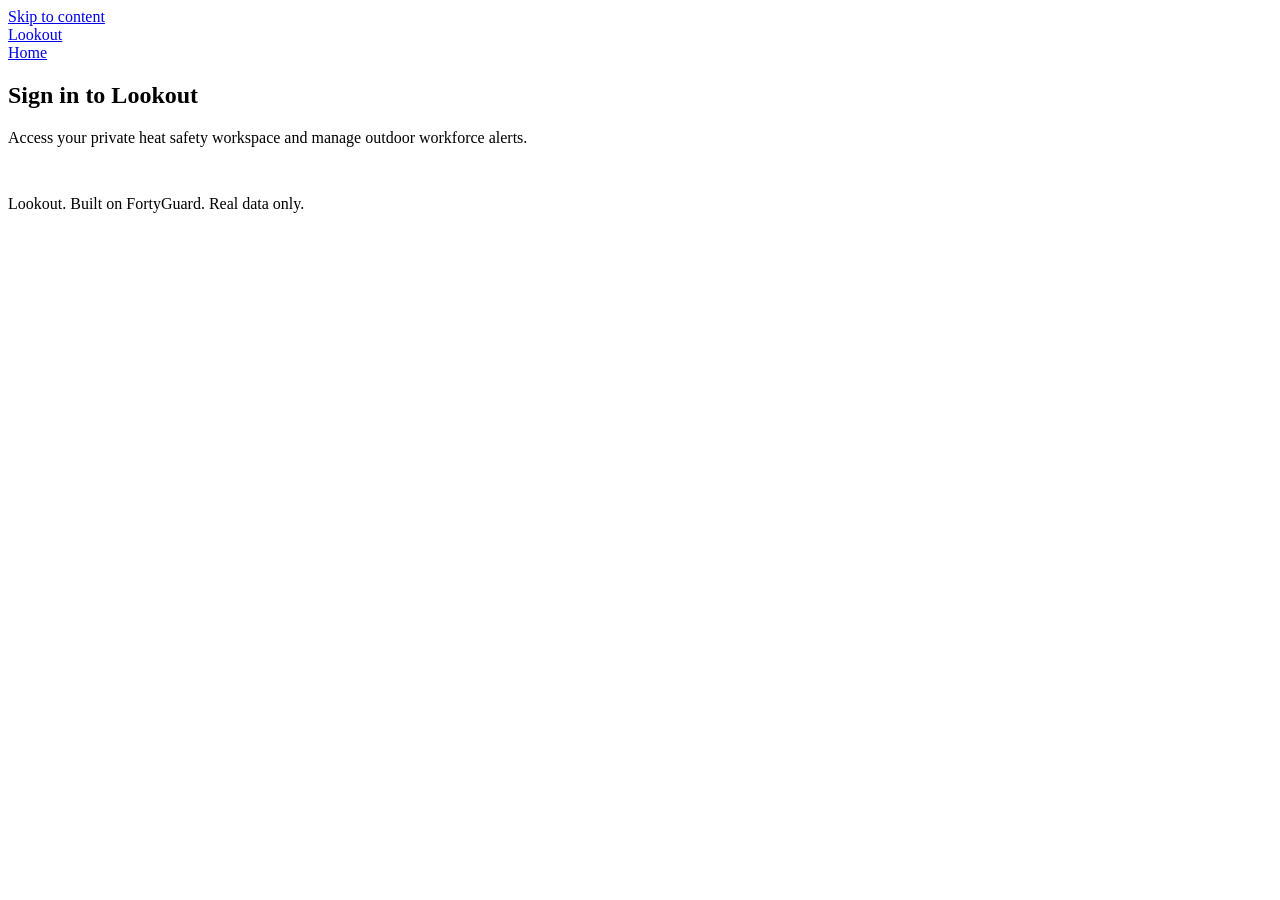
==== web/static/app.html @ 3bb6bb28 "fix: remove redundant header sign-in button and hide text user name in badge" ====
<!doctype html>
<html lang="en">
<head>
<meta charset="UTF-8" />
<meta name="viewport" content="width=device-width, initial-scale=1.0" />
<title>Lookout Dashboard</title>
<meta name="description" content="Live autonomous heat safety decisions from Lookout, built on real FortyGuard data." />
<link rel="preconnect" href="https://fonts.googleapis.com">
<link rel="preconnect" href="https://fonts.gstatic.com" crossorigin>
<link href="https://fonts.googleapis.com/css2?family=Space+Grotesk:wght@500;600;700&family=Inter:wght@400;500;600;700&display=swap" rel="stylesheet">
<link rel="stylesheet" href="/static/css/styles.css" />
<link rel="icon" href="data:image/svg+xml,%3Csvg xmlns='http://www.w3.org/2000/svg' viewBox='0 0 100 100'%3E%3Ctext y='.9em' font-size='90'%3E%F0%9F%94%8D%3C/text%3E%3C/svg%3E">
<script src="https://accounts.google.com/gsi/client" async defer></script>
</head>
<body>
<a class="skip-link" href="#main">Skip to content</a>

<header class="site-header app-header">
  <div class="wrap header-inner">
    <a class="brand" href="/">
      <span class="brand-mark" aria-hidden="true"></span>
      Lookout
    </a>
    <nav class="site-nav" aria-label="Primary">
      <a href="/">Home</a>
      <div id="auth-container" class="auth-box">
        <div id="user-profile" hidden class="user-badge">
          <img id="user-avatar-img" class="user-avatar" alt="User Profile" title="User Account" />
          <button id="signout-btn" class="btn btn-ghost btn-small" type="button" style="padding: 3px 10px; margin-left: 6px;">Sign Out</button>
        </div>
      </div>
    </nav>

  </div>
</header>

<!-- Dedicated Sign-In Screen (Shown when unauthenticated) -->
<section id="auth-gate-screen" class="auth-gate-section">
  <div class="auth-card">
    <div class="brand-logo-center">
      <span class="brand-mark-lg"></span>
      <h2>Sign in to Lookout</h2>
    </div>
    <p class="auth-card-sub">Access your private heat safety workspace and manage outdoor workforce alerts.</p>
    
    <!-- Official Google Identity Services GIS Sign-In Container -->
    <div id="g_id_signin_gate" class="g-signin-container" style="display: flex; justify-content: center; margin: 1.5rem 0;"></div>
    
    <div id="g_id_status_msg" class="form-status" style="margin-top: 1rem; font-size: 0.85rem;" role="status"></div>
  </div>
</section>

<!-- Private Workspace Dashboard (Unlocked upon authentication) -->
<main id="main" class="app-main" hidden>
  <div class="wrap">
    <div class="app-head">
      <h1>Live dashboard</h1>
      <button class="btn btn-primary" id="run-now-btn" type="button">Run a live check</button>
    </div>


    <div class="run-status" id="run-status" hidden role="status" aria-live="polite"></div>

    <section class="panel" id="sites">
      <h2>Registered sites</h2>
      <p class="panel-sub">Each worker gets a decision built for them.</p>

      <details class="add-site">
        <summary>Add a site</summary>
        <form id="add-site-form" class="site-form" novalidate>
          <div class="form-row">
            <label for="site-name">Site name</label>
            <input id="site-name" name="name" type="text" required maxlength="120" placeholder="Example: North Yard Warehouse" />
          </div>
          <div class="form-row">
            <label for="site-address">Address</label>
            <div class="address-row">
              <input id="site-address" type="text" placeholder="Street, city, state" autocomplete="off" />
              <button type="button" id="find-location-btn" class="btn btn-ghost btn-small">Find</button>
            </div>
            <p id="location-result" class="location-result" aria-live="polite"></p>
            <input type="hidden" name="lat" id="site-lat" />
            <input type="hidden" name="lon" id="site-lon" />
          </div>
          <div class="form-row">
            <label for="site-role">Worker role</label>
            <input id="site-role" name="role" type="text" required maxlength="100" placeholder="Example: roofer" />
          </div>
          <div class="form-row">
            <label for="site-shift">Shift hours</label>
            <input id="site-shift" name="shift_hours" type="text" required maxlength="30" placeholder="07:00 to 15:00" />
          </div>
          <div class="form-row">
            <label for="site-flags">Health or risk flags</label>
            <input id="site-flags" name="risk_flags" type="text" placeholder="Separate with commas, optional" />
          </div>
          <div class="form-row">
            <label for="site-notes">Notes</label>
            <input id="site-notes" name="notes" type="text" maxlength="300" placeholder="Optional" />
          </div>
          <p class="form-note">Alerts for your site need their own channel. Add a Slack webhook, a Discord webhook, or both, so your alerts do not land in someone else's channel.</p>
          <div class="form-row">
            <label for="site-slack">Slack webhook for this site</label>
            <input id="site-slack" name="slack_webhook_url" type="url" placeholder="https://hooks.slack.com/services/..." />
          </div>
          <div class="form-row">
            <label for="site-discord">Discord webhook for this site</label>
            <input id="site-discord" name="discord_webhook_url" type="url" placeholder="https://discord.com/api/webhooks/..." />
          </div>
          <div class="form-actions">
            <button type="submit" class="btn btn-primary">Register site</button>
            <span id="add-site-status" class="form-status" role="status" aria-live="polite"></span>
          </div>
        </form>
      </details>

      <div class="site-grid" id="site-grid">
        <p class="live-loading">Loading sites.</p>
      </div>
    </section>

    <section class="panel" id="feed">
      <h2>Your decision log</h2>
      <p class="panel-sub">Autonomous heat-safety decisions for your registered sites.</p>
      <div class="feed" id="decision-feed">
        <p class="live-loading">Loading decision history.</p>
      </div>
    </section>
  </div>
</main>

<footer class="site-footer">
  <div class="wrap footer-inner">
    <span>Lookout. Built on FortyGuard.</span>
    <span>Real data only.</span>
  </div>
</footer>

<script src="/static/js/app.js"></script>
</body>
</html>
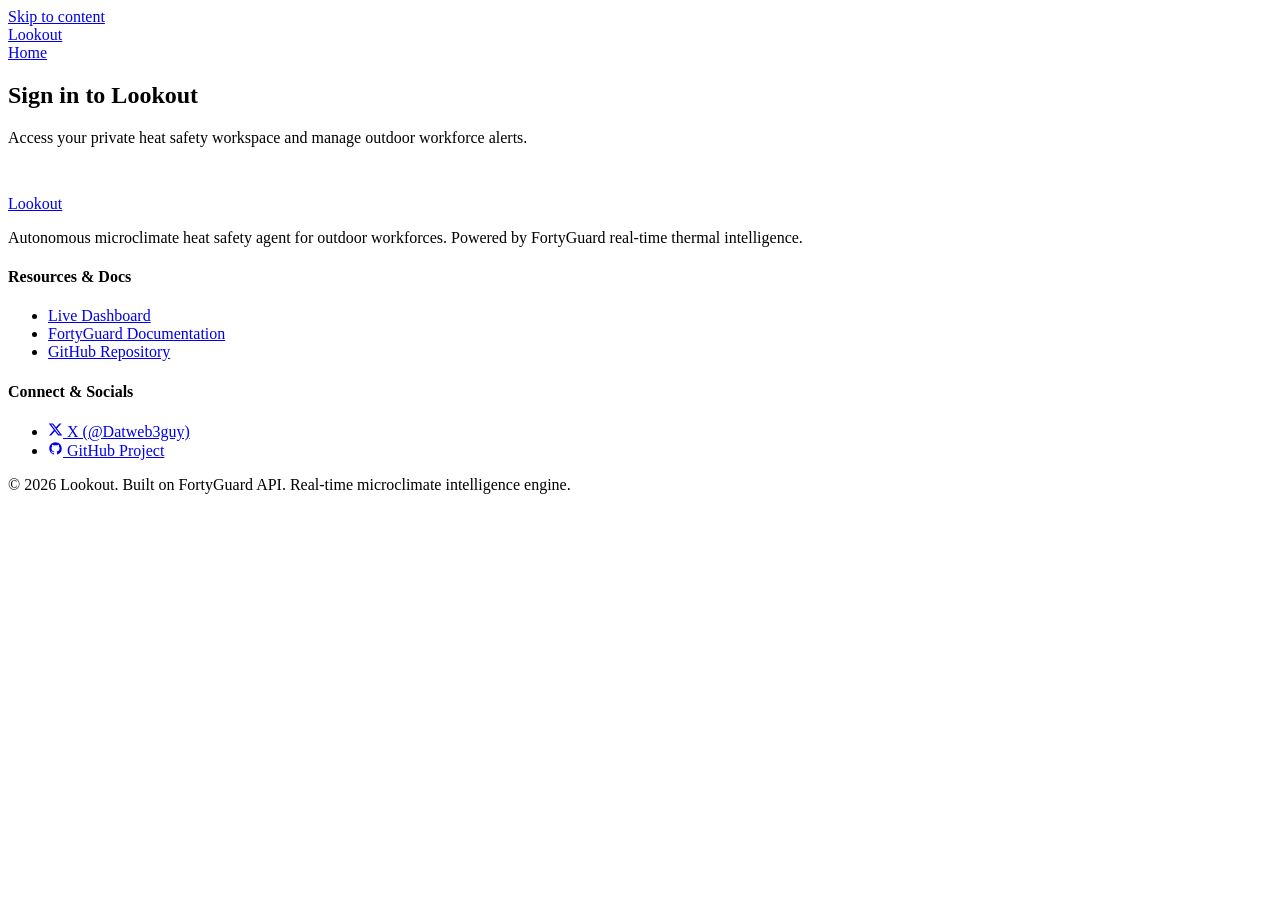
==== commit 3595a6f6: "feat: add professional multi-column footer with FortyGuard docs, GitHub, and X links" ====
--- a/web/static/app.html
+++ b/web/static/app.html
@@ -9,7 +9,8 @@
 <link rel="preconnect" href="https://fonts.gstatic.com" crossorigin>
 <link href="https://fonts.googleapis.com/css2?family=Space+Grotesk:wght@500;600;700&family=Inter:wght@400;500;600;700&display=swap" rel="stylesheet">
 <link rel="stylesheet" href="/static/css/styles.css" />
-<link rel="icon" href="data:image/svg+xml,%3Csvg xmlns='http://www.w3.org/2000/svg' viewBox='0 0 100 100'%3E%3Ctext y='.9em' font-size='90'%3E%F0%9F%94%8D%3C/text%3E%3C/svg%3E">
+<link rel="icon" href="/static/img/logo.svg" type="image/svg+xml">
+
 <script src="https://accounts.google.com/gsi/client" async defer></script>
 </head>
 <body>
@@ -129,12 +130,52 @@
   </div>
 </main>
 
-<footer class="site-footer">
-  <div class="wrap footer-inner">
-    <span>Lookout. Built on FortyGuard.</span>
-    <span>Real data only.</span>
+<footer class="site-footer editorial-footer">
+  <div class="wrap footer-grid">
+    <div class="footer-col footer-col-brand">
+      <a class="brand" href="/">
+        <span class="brand-mark-editorial" aria-hidden="true"></span>
+        <span class="brand-text">Lookout</span>
+      </a>
+      <p class="footer-tagline">
+        Autonomous microclimate heat safety agent for outdoor workforces. Powered by FortyGuard real-time thermal intelligence.
+      </p>
+    </div>
+
+    <div class="footer-col">
+      <h4 class="footer-col-title">Resources & Docs</h4>
+      <ul class="footer-nav-list">
+        <li><a href="/app">Live Dashboard</a></li>
+        <li><a href="https://docs.fortyguard.com" target="_blank" rel="noopener noreferrer">FortyGuard Documentation</a></li>
+        <li><a href="https://github.com/Datwebguy/lookout" target="_blank" rel="noopener noreferrer">GitHub Repository</a></li>
+      </ul>
+    </div>
+
+    <div class="footer-col">
+      <h4 class="footer-col-title">Connect & Socials</h4>
+      <ul class="footer-nav-list">
+        <li>
+          <a href="https://x.com/Datweb3guy" target="_blank" rel="noopener noreferrer" class="footer-social-link">
+            <svg width="15" height="15" viewBox="0 0 24 24" fill="currentColor" aria-hidden="true"><path d="M18.244 2.25h3.308l-7.227 8.26 8.502 11.24H16.17l-5.214-6.817L4.99 21.75H1.68l7.73-8.835L1.254 2.25H8.08l4.713 6.231zm-1.161 17.52h1.833L7.084 4.126H5.117z"/></svg>
+            X (@Datweb3guy)
+          </a>
+        </li>
+        <li>
+          <a href="https://github.com/Datwebguy/lookout" target="_blank" rel="noopener noreferrer" class="footer-social-link">
+            <svg width="15" height="15" viewBox="0 0 24 24" fill="currentColor" aria-hidden="true"><path fill-rule="evenodd" clip-rule="evenodd" d="M12 2C6.477 2 2 6.484 2 12.017c0 4.425 2.865 8.18 6.839 9.504.5.092.682-.217.682-.483 0-.237-.008-.868-.013-1.703-2.782.605-3.369-1.343-3.369-1.343-.454-1.158-1.11-1.466-1.11-1.466-.908-.62.069-.608.069-.608 1.003.07 1.53 1.032 1.53 1.032.892 1.53 2.341 1.088 2.91.832.092-.647.35-1.088.636-1.338-2.22-.253-4.555-1.113-4.555-4.951 0-1.093.39-1.988 1.029-2.688-.103-.253-.446-1.272.098-2.65 0 0 .84-.27 2.75 1.026A9.564 9.564 0 0112 6.844c.85.004 1.705.115 2.504.337 1.909-1.296 2.747-1.027 2.747-1.027.546 1.379.202 2.398.1 2.651.64.7 1.028 1.595 1.028 2.688 0 3.848-2.339 4.695-4.566 4.943.359.309.678.92.678 1.855 0 1.338-.012 2.419-.012 2.747 0 .268.18.58.688.482A10.019 10.019 0 0022 12.017C22 6.484 17.522 2 12 2z"/></svg>
+            GitHub Project
+          </a>
+        </li>
+      </ul>
+    </div>
+  </div>
+
+  <div class="wrap footer-bottom">
+    <span>© 2026 Lookout. Built on FortyGuard API.</span>
+    <span>Real-time microclimate intelligence engine.</span>
   </div>
 </footer>
+
 
 <script src="/static/js/app.js"></script>
 </body>
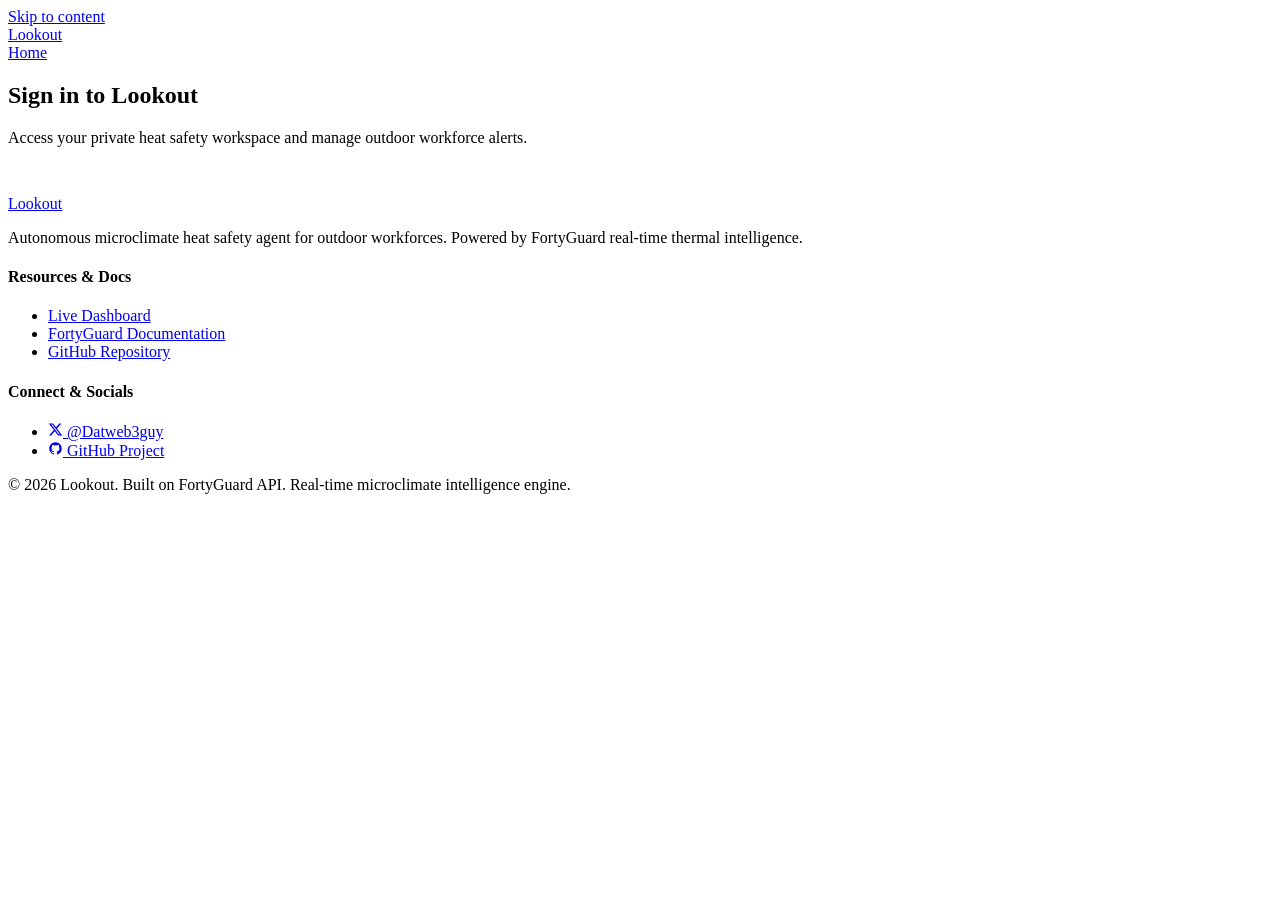
==== commit dccbafeb: "fix: remove redundant 'X' letter from social link text" ====
--- a/web/static/app.html
+++ b/web/static/app.html
@@ -157,9 +157,10 @@
         <li>
           <a href="https://x.com/Datweb3guy" target="_blank" rel="noopener noreferrer" class="footer-social-link">
             <svg width="15" height="15" viewBox="0 0 24 24" fill="currentColor" aria-hidden="true"><path d="M18.244 2.25h3.308l-7.227 8.26 8.502 11.24H16.17l-5.214-6.817L4.99 21.75H1.68l7.73-8.835L1.254 2.25H8.08l4.713 6.231zm-1.161 17.52h1.833L7.084 4.126H5.117z"/></svg>
-            X (@Datweb3guy)
+            @Datweb3guy
           </a>
         </li>
+
         <li>
           <a href="https://github.com/Datwebguy/lookout" target="_blank" rel="noopener noreferrer" class="footer-social-link">
             <svg width="15" height="15" viewBox="0 0 24 24" fill="currentColor" aria-hidden="true"><path fill-rule="evenodd" clip-rule="evenodd" d="M12 2C6.477 2 2 6.484 2 12.017c0 4.425 2.865 8.18 6.839 9.504.5.092.682-.217.682-.483 0-.237-.008-.868-.013-1.703-2.782.605-3.369-1.343-3.369-1.343-.454-1.158-1.11-1.466-1.11-1.466-.908-.62.069-.608.069-.608 1.003.07 1.53 1.032 1.53 1.032.892 1.53 2.341 1.088 2.91.832.092-.647.35-1.088.636-1.338-2.22-.253-4.555-1.113-4.555-4.951 0-1.093.39-1.988 1.029-2.688-.103-.253-.446-1.272.098-2.65 0 0 .84-.27 2.75 1.026A9.564 9.564 0 0112 6.844c.85.004 1.705.115 2.504.337 1.909-1.296 2.747-1.027 2.747-1.027.546 1.379.202 2.398.1 2.651.64.7 1.028 1.595 1.028 2.688 0 3.848-2.339 4.695-4.566 4.943.359.309.678.92.678 1.855 0 1.338-.012 2.419-.012 2.747 0 .268.18.58.688.482A10.019 10.019 0 0022 12.017C22 6.484 17.522 2 12 2z"/></svg>
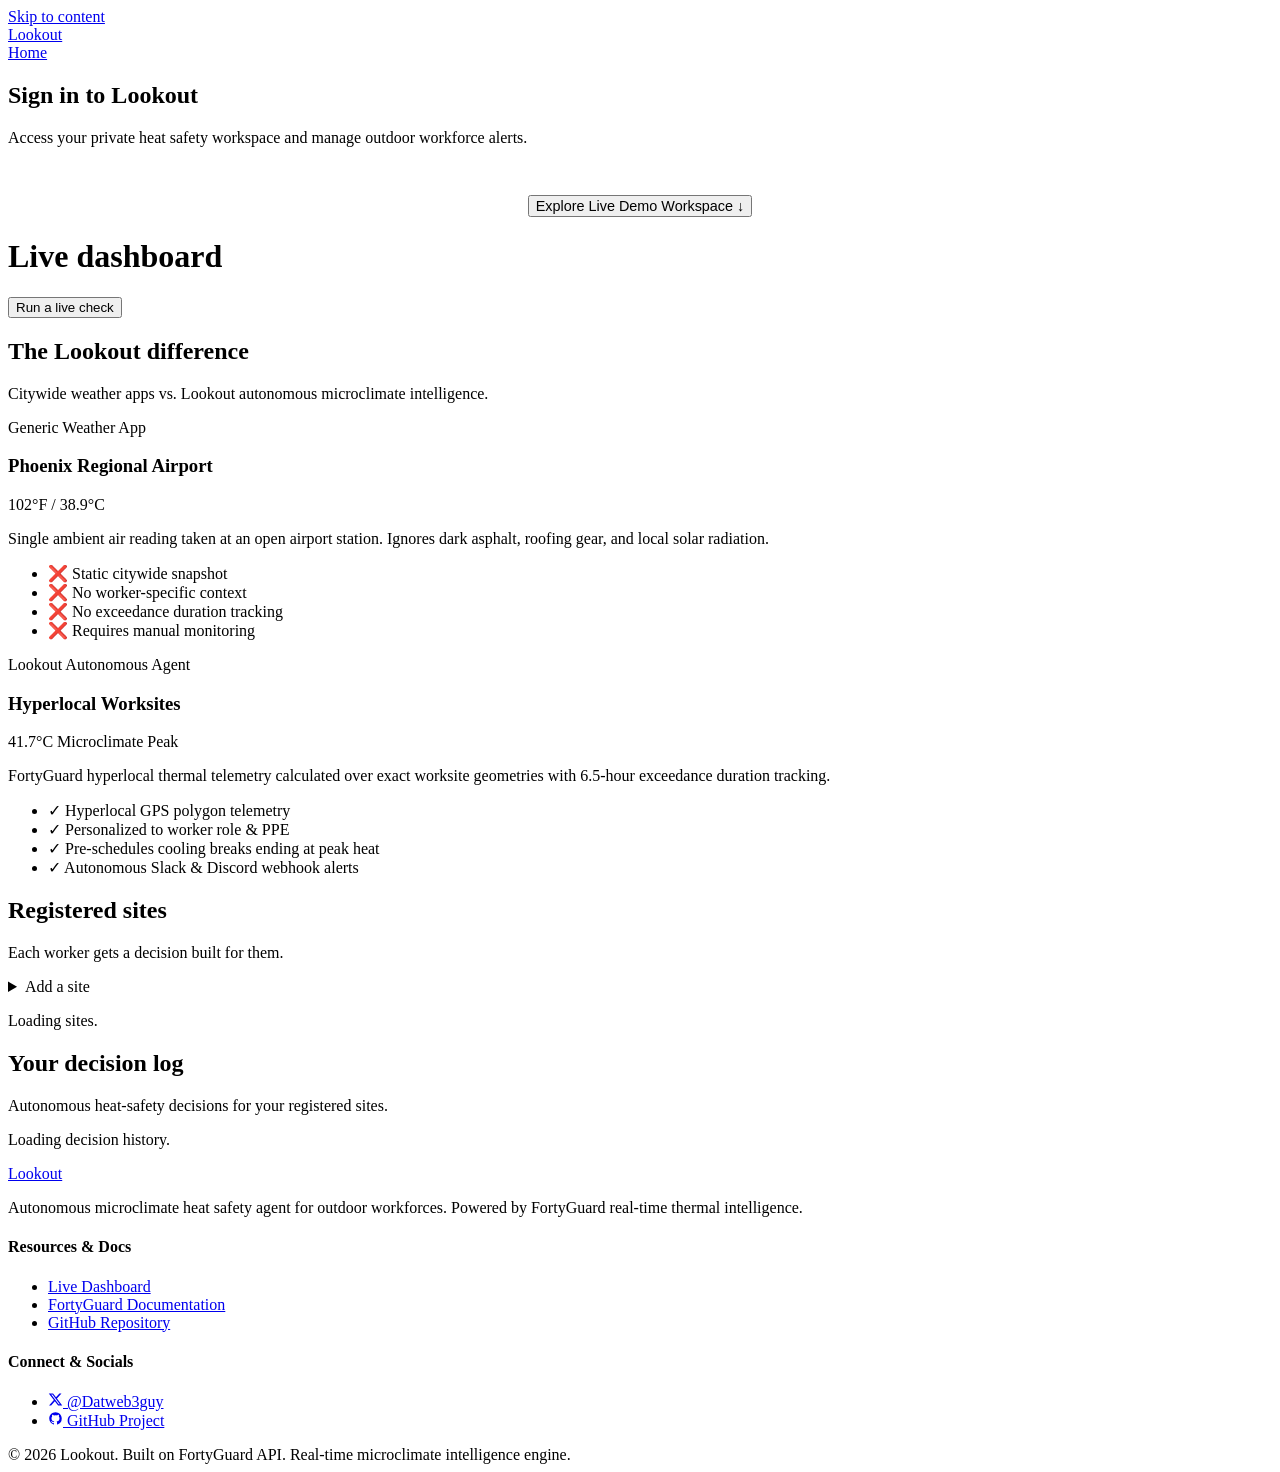
==== commit 716a0821: "feat: add side-by-side comparison panel and unhide live dashboard for all visitors" ====
--- a/web/static/app.html
+++ b/web/static/app.html
@@ -9,7 +9,9 @@
 <link rel="preconnect" href="https://fonts.gstatic.com" crossorigin>
 <link href="https://fonts.googleapis.com/css2?family=Space+Grotesk:wght@500;600;700&family=Inter:wght@400;500;600;700&display=swap" rel="stylesheet">
 <link rel="stylesheet" href="/static/css/styles.css" />
-<link rel="icon" href="/static/img/logo.svg" type="image/svg+xml">
+<link rel="icon" href="/static/img/logo.svg?v=3" type="image/svg+xml">
+<link rel="shortcut icon" href="/static/img/logo.svg?v=3" type="image/svg+xml">
+<link rel="apple-touch-icon" href="/static/img/logo.svg?v=3">
 
 <script src="https://accounts.google.com/gsi/client" async defer></script>
 </head>
@@ -46,25 +48,61 @@
     
     <!-- Official Google Identity Services GIS Sign-In Container -->
     <div id="g_id_signin_gate" class="g-signin-container" style="display: flex; justify-content: center; margin: 1.5rem 0;"></div>
-    
+    <div style="margin-top: 1rem; text-align: center;">
+      <button type="button" id="explore-demo-btn" class="btn btn-pill-nav" style="font-size: 0.9rem;">Explore Live Demo Workspace ↓</button>
+    </div>
     <div id="g_id_status_msg" class="form-status" style="margin-top: 1rem; font-size: 0.85rem;" role="status"></div>
   </div>
 </section>
 
-<!-- Private Workspace Dashboard (Unlocked upon authentication) -->
-<main id="main" class="app-main" hidden>
+<!-- Main Workspace Dashboard -->
+<main id="main" class="app-main">
   <div class="wrap">
     <div class="app-head">
       <h1>Live dashboard</h1>
       <button class="btn btn-primary" id="run-now-btn" type="button">Run a live check</button>
     </div>
 
-
     <div class="run-status" id="run-status" hidden role="status" aria-live="polite"></div>
+
+    <!-- Comparison Panel: Generic Weather vs Lookout -->
+    <section class="panel" id="comparison">
+      <h2>The Lookout difference</h2>
+      <p class="panel-sub">Citywide weather apps vs. Lookout autonomous microclimate intelligence.</p>
+
+      <div class="comparison-grid">
+        <div class="comparison-card card-generic">
+          <div class="card-badge badge-gray">Generic Weather App</div>
+          <h3>Phoenix Regional Airport</h3>
+          <div class="temp-display-generic">102°F <span class="temp-unit">/ 38.9°C</span></div>
+          <p class="card-desc">Single ambient air reading taken at an open airport station. Ignores dark asphalt, roofing gear, and local solar radiation.</p>
+          <ul class="card-traits">
+            <li>❌ Static citywide snapshot</li>
+            <li>❌ No worker-specific context</li>
+            <li>❌ No exceedance duration tracking</li>
+            <li>❌ Requires manual monitoring</li>
+          </ul>
+        </div>
+
+        <div class="comparison-card card-lookout">
+          <div class="card-badge badge-teal">Lookout Autonomous Agent</div>
+          <h3>Hyperlocal Worksites</h3>
+          <div class="temp-display-lookout">41.7°C <span class="temp-unit">Microclimate Peak</span></div>
+          <p class="card-desc">FortyGuard hyperlocal thermal telemetry calculated over exact worksite geometries with 6.5-hour exceedance duration tracking.</p>
+          <ul class="card-traits">
+            <li>✓ Hyperlocal GPS polygon telemetry</li>
+            <li>✓ Personalized to worker role & PPE</li>
+            <li>✓ Pre-schedules cooling breaks ending at peak heat</li>
+            <li>✓ Autonomous Slack & Discord webhook alerts</li>
+          </ul>
+        </div>
+      </div>
+    </section>
 
     <section class="panel" id="sites">
       <h2>Registered sites</h2>
       <p class="panel-sub">Each worker gets a decision built for them.</p>
+
 
       <details class="add-site">
         <summary>Add a site</summary>
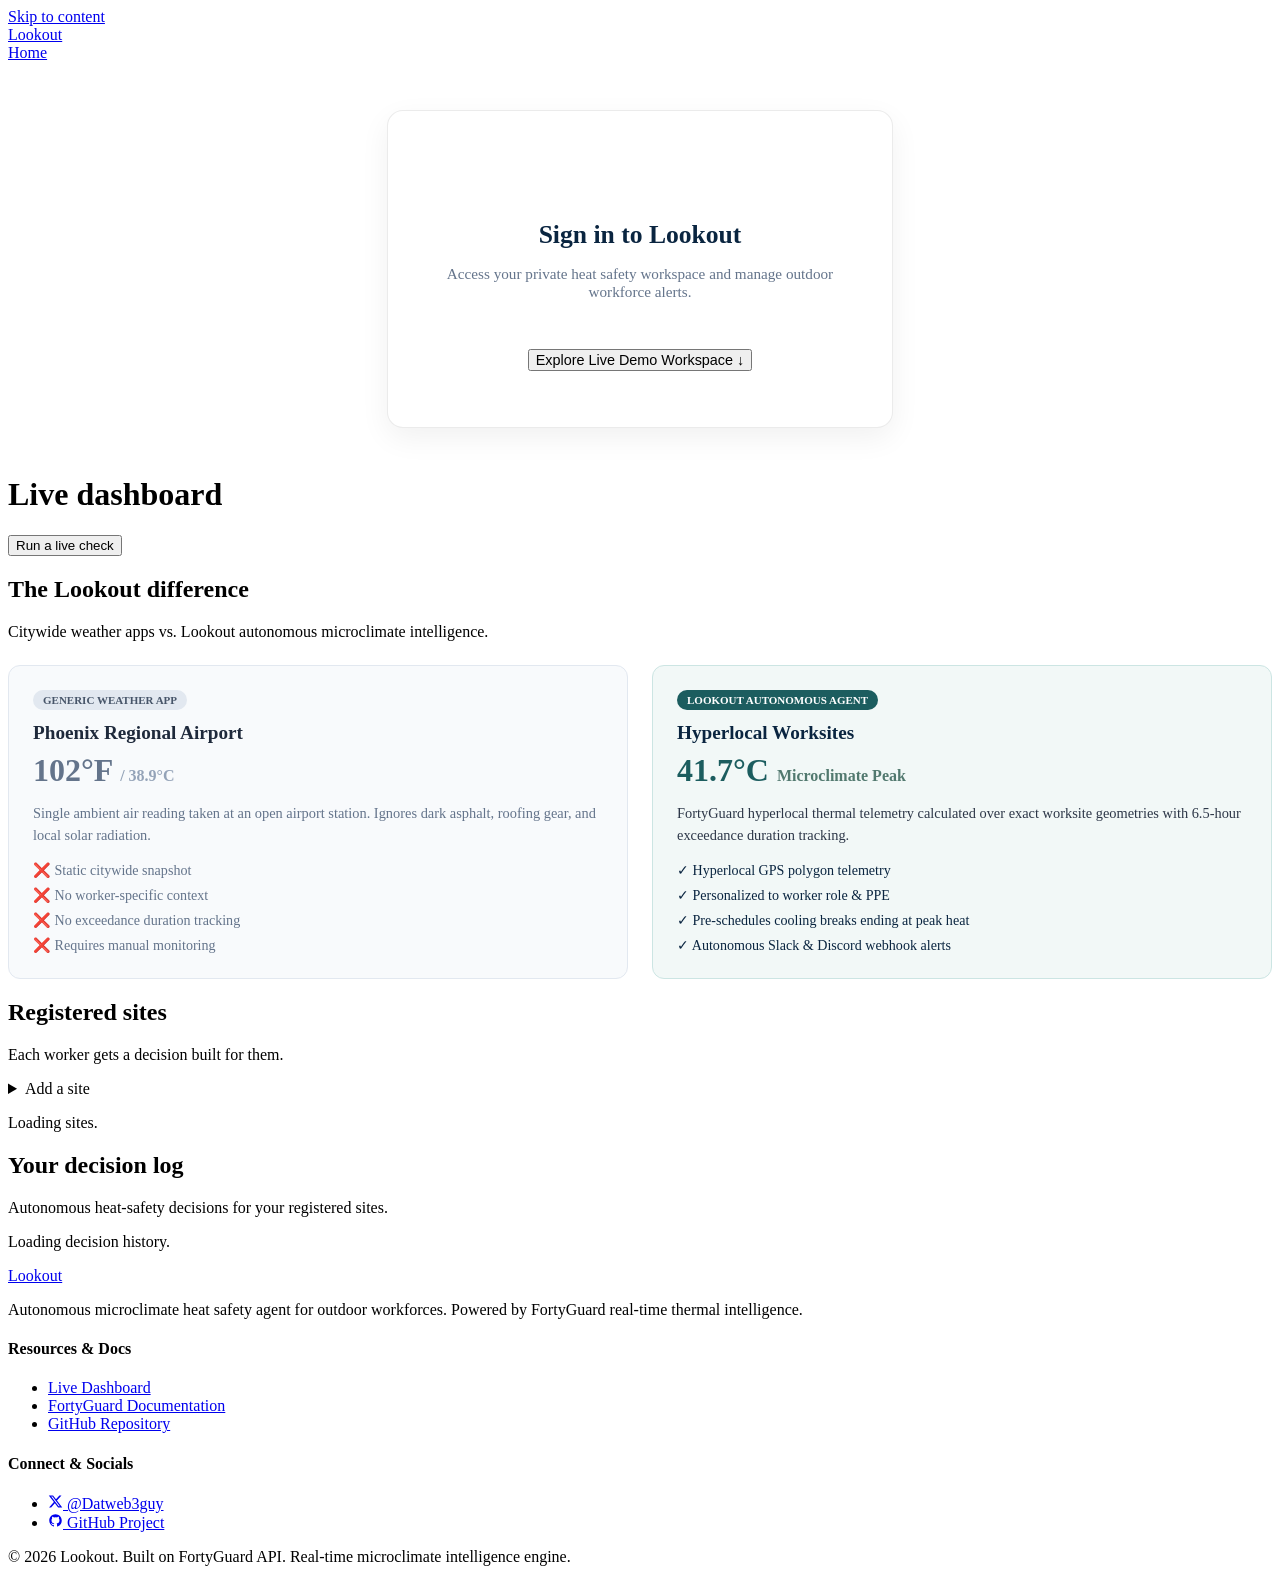
==== commit 2c74010a: "fix: enforce strict workspace isolation for logged in users and add inline CSS styles for comparison" ====
--- a/web/static/app.html
+++ b/web/static/app.html
@@ -8,7 +8,7 @@
 <link rel="preconnect" href="https://fonts.googleapis.com">
 <link rel="preconnect" href="https://fonts.gstatic.com" crossorigin>
 <link href="https://fonts.googleapis.com/css2?family=Space+Grotesk:wght@500;600;700&family=Inter:wght@400;500;600;700&display=swap" rel="stylesheet">
-<link rel="stylesheet" href="/static/css/styles.css" />
+<link rel="stylesheet" href="/static/css/styles.css?v=4" />
 <link rel="icon" href="/static/img/logo.svg?v=3" type="image/svg+xml">
 <link rel="shortcut icon" href="/static/img/logo.svg?v=3" type="image/svg+xml">
 <link rel="apple-touch-icon" href="/static/img/logo.svg?v=3">
@@ -28,23 +28,24 @@
       <a href="/">Home</a>
       <div id="auth-container" class="auth-box">
         <div id="user-profile" hidden class="user-badge">
-          <img id="user-avatar-img" class="user-avatar" alt="User Profile" title="User Account" />
-          <button id="signout-btn" class="btn btn-ghost btn-small" type="button" style="padding: 3px 10px; margin-left: 6px;">Sign Out</button>
+          <img id="user-avatar" class="user-avatar" src="" alt="Google Profile" />
+          <button id="signout-btn" class="btn btn-ghost btn-small">Sign out</button>
         </div>
+        <a id="signin-nav-btn" href="/app" class="btn btn-pill-nav" style="display: none;">Sign in</a>
       </div>
     </nav>
 
   </div>
 </header>
 
-<!-- Dedicated Sign-In Screen (Shown when unauthenticated) -->
-<section id="auth-gate-screen" class="auth-gate-section">
-  <div class="auth-card">
-    <div class="brand-logo-center">
-      <span class="brand-mark-lg"></span>
-      <h2>Sign in to Lookout</h2>
-    </div>
-    <p class="auth-card-sub">Access your private heat safety workspace and manage outdoor workforce alerts.</p>
+<!-- Authentication Gate Screen -->
+<section id="auth-gate" class="auth-gate-section">
+  <div class="auth-card" style="max-width: 440px; margin: 3rem auto; text-align: center; background: #ffffff; padding: 2.5rem 2rem; border-radius: 16px; box-shadow: 0 10px 30px rgba(0,0,0,0.06); border: 1px solid rgba(0,0,0,0.08);">
+    <div style="display: flex; justify-content: center; margin-bottom: 1rem;">
+      <span class="brand-mark-editorial" style="width: 48px; height: 48px;"></span>
+    </div>
+    <h2 style="font-size: 1.6rem; font-weight: 700; color: #0a2540; margin-bottom: 0.5rem;">Sign in to Lookout</h2>
+    <p class="auth-card-sub" style="color: #64748b; font-size: 0.95rem; margin-bottom: 1.5rem;">Access your private heat safety workspace and manage outdoor workforce alerts.</p>
     
     <!-- Official Google Identity Services GIS Sign-In Container -->
     <div id="g_id_signin_gate" class="g-signin-container" style="display: flex; justify-content: center; margin: 1.5rem 0;"></div>
@@ -70,13 +71,13 @@
       <h2>The Lookout difference</h2>
       <p class="panel-sub">Citywide weather apps vs. Lookout autonomous microclimate intelligence.</p>
 
-      <div class="comparison-grid">
-        <div class="comparison-card card-generic">
-          <div class="card-badge badge-gray">Generic Weather App</div>
-          <h3>Phoenix Regional Airport</h3>
-          <div class="temp-display-generic">102°F <span class="temp-unit">/ 38.9°C</span></div>
-          <p class="card-desc">Single ambient air reading taken at an open airport station. Ignores dark asphalt, roofing gear, and local solar radiation.</p>
-          <ul class="card-traits">
+      <div class="comparison-grid" style="display: grid; grid-template-columns: repeat(auto-fit, minmax(280px, 1fr)); gap: 1.5rem; margin-top: 1.5rem;">
+        <div class="comparison-card card-generic" style="background: #f8fafc; border: 1px solid #e2e8f0; border-radius: 12px; padding: 1.5rem;">
+          <div class="card-badge badge-gray" style="display: inline-block; font-size: 11px; font-weight: 600; text-transform: uppercase; background: #e2e8f0; color: #475569; padding: 4px 10px; border-radius: 20px; margin-bottom: 12px;">Generic Weather App</div>
+          <h3 style="font-size: 1.2rem; font-weight: 700; color: #1e293b; margin: 0 0 8px 0;">Phoenix Regional Airport</h3>
+          <div class="temp-display-generic" style="font-size: 2rem; font-weight: 700; color: #64748b; margin: 8px 0;">102°F <span class="temp-unit" style="font-size: 1rem; color: #94a3b8;">/ 38.9°C</span></div>
+          <p class="card-desc" style="font-size: 0.9rem; color: #64748b; line-height: 1.5; margin-bottom: 1rem;">Single ambient air reading taken at an open airport station. Ignores dark asphalt, roofing gear, and local solar radiation.</p>
+          <ul class="card-traits" style="list-style: none; padding: 0; margin: 0; display: flex; flex-direction: column; gap: 8px; font-size: 0.88rem; color: #64748b;">
             <li>❌ Static citywide snapshot</li>
             <li>❌ No worker-specific context</li>
             <li>❌ No exceedance duration tracking</li>
@@ -84,12 +85,12 @@
           </ul>
         </div>
 
-        <div class="comparison-card card-lookout">
-          <div class="card-badge badge-teal">Lookout Autonomous Agent</div>
-          <h3>Hyperlocal Worksites</h3>
-          <div class="temp-display-lookout">41.7°C <span class="temp-unit">Microclimate Peak</span></div>
-          <p class="card-desc">FortyGuard hyperlocal thermal telemetry calculated over exact worksite geometries with 6.5-hour exceedance duration tracking.</p>
-          <ul class="card-traits">
+        <div class="comparison-card card-lookout" style="background: #f2f8f7; border: 1px solid #cce5e3; border-radius: 12px; padding: 1.5rem;">
+          <div class="card-badge badge-teal" style="display: inline-block; font-size: 11px; font-weight: 600; text-transform: uppercase; background: #1c5d5f; color: #ffffff; padding: 4px 10px; border-radius: 20px; margin-bottom: 12px;">Lookout Autonomous Agent</div>
+          <h3 style="font-size: 1.2rem; font-weight: 700; color: #0a2540; margin: 0 0 8px 0;">Hyperlocal Worksites</h3>
+          <div class="temp-display-lookout" style="font-size: 2rem; font-weight: 700; color: #1c5d5f; margin: 8px 0;">41.7°C <span class="temp-unit" style="font-size: 1rem; color: #52796f;">Microclimate Peak</span></div>
+          <p class="card-desc" style="font-size: 0.9rem; color: #2d3748; line-height: 1.5; margin-bottom: 1rem;">FortyGuard hyperlocal thermal telemetry calculated over exact worksite geometries with 6.5-hour exceedance duration tracking.</p>
+          <ul class="card-traits" style="list-style: none; padding: 0; margin: 0; display: flex; flex-direction: column; gap: 8px; font-size: 0.88rem; color: #0a2540; font-weight: 500;">
             <li>✓ Hyperlocal GPS polygon telemetry</li>
             <li>✓ Personalized to worker role & PPE</li>
             <li>✓ Pre-schedules cooling breaks ending at peak heat</li>
@@ -137,11 +138,18 @@
             <label for="site-notes">Notes</label>
             <input id="site-notes" name="notes" type="text" maxlength="300" placeholder="Optional" />
           </div>
-          <p class="form-note">Alerts for your site need their own channel. Add a Slack webhook, a Discord webhook, or both, so your alerts do not land in someone else's channel.</p>
-          <div class="form-row">
-            <label for="site-slack">Slack webhook for this site</label>
+          <p class="form-note">
+            Alerts for your site need their own channel. Add a Slack webhook, a Discord webhook, or both. 
+            <a href="https://api.slack.com/apps" target="_blank" rel="noopener noreferrer" style="color: var(--color-deep-teal); font-weight: 600; text-decoration: underline;">How to set up a Slack webhook (1-min guide) ↗</a>
+          </p>
+          <div class="form-row">
+            <div style="display: flex; justify-content: space-between; align-items: center; margin-bottom: 0.35rem;">
+              <label for="site-slack" style="margin-bottom: 0;">Slack webhook for this site</label>
+              <a href="https://api.slack.com/apps" target="_blank" rel="noopener noreferrer" style="font-size: 0.8rem; color: var(--color-deep-teal); font-weight: 600; text-decoration: none;">Create Webhook on Slack ↗</a>
+            </div>
             <input id="site-slack" name="slack_webhook_url" type="url" placeholder="https://hooks.slack.com/services/..." />
           </div>
+
           <div class="form-row">
             <label for="site-discord">Discord webhook for this site</label>
             <input id="site-discord" name="discord_webhook_url" type="url" placeholder="https://discord.com/api/webhooks/..." />
